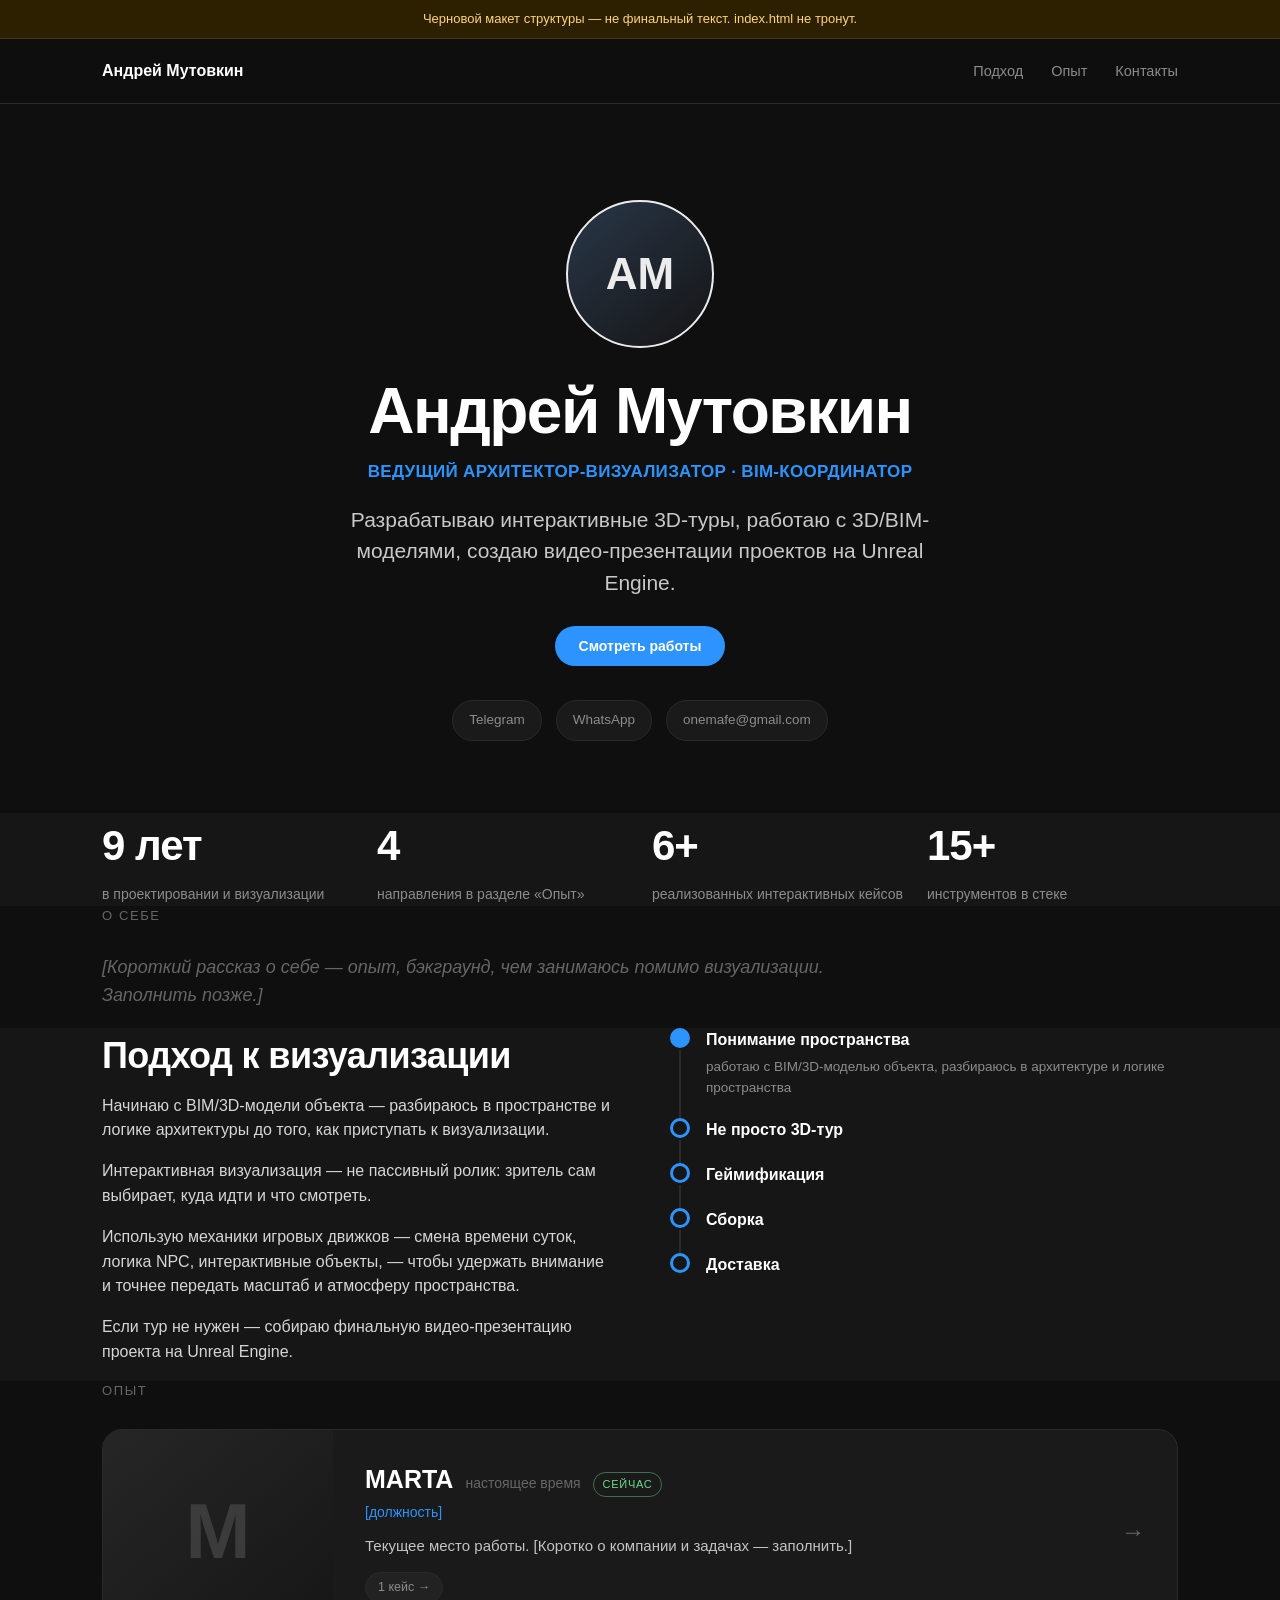
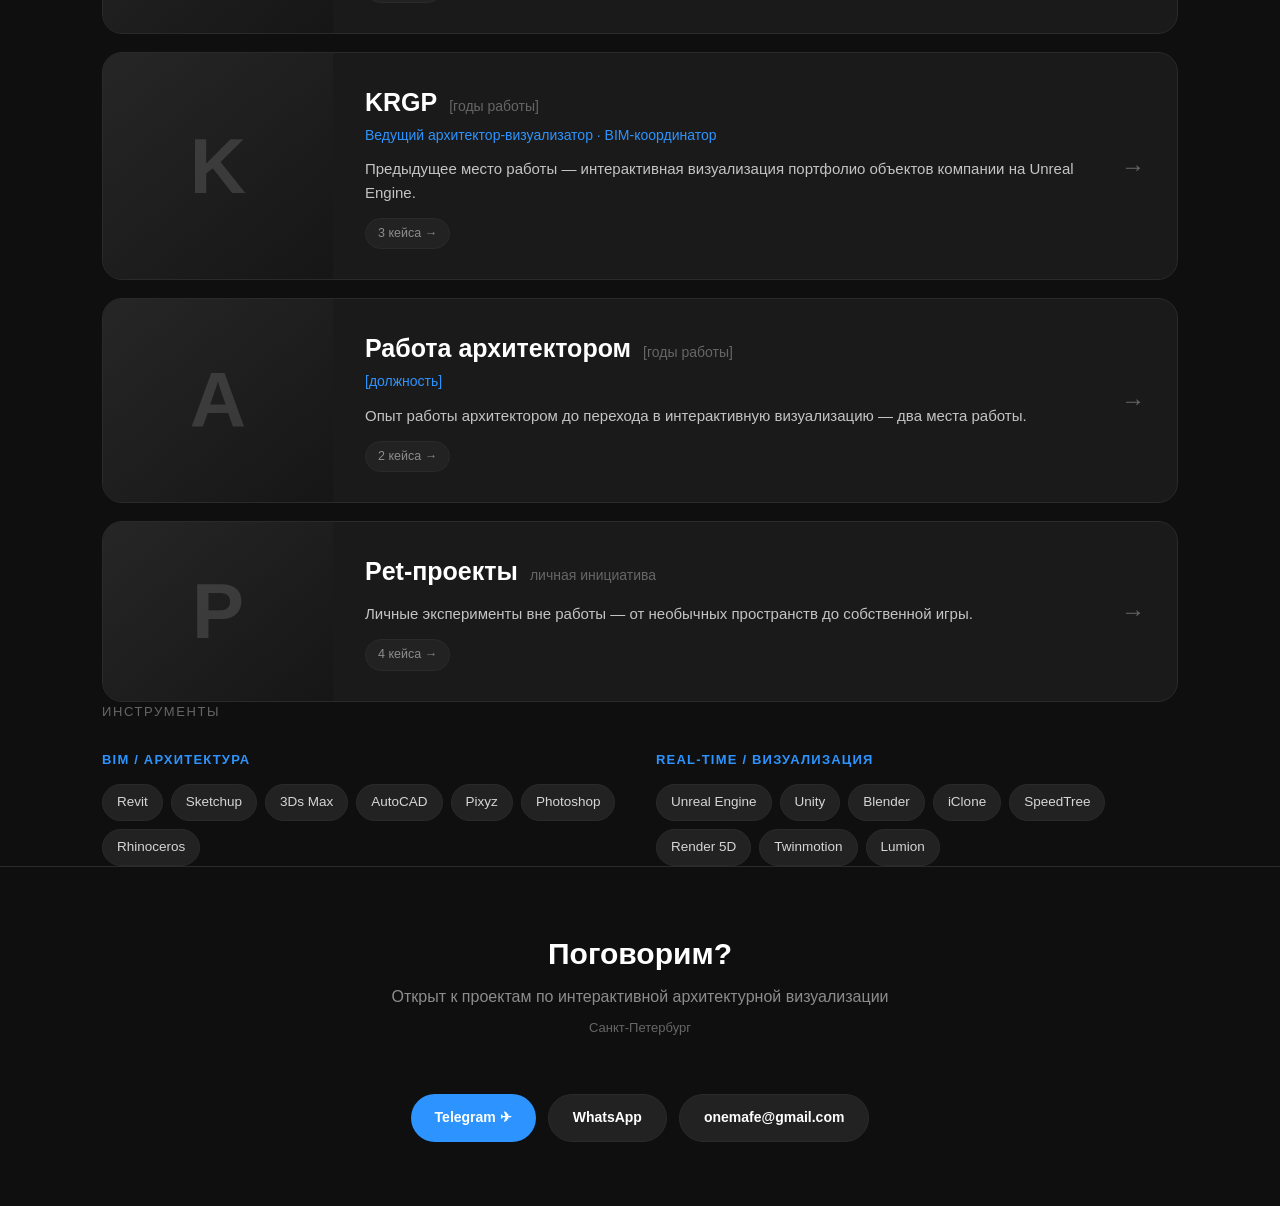
==== mockup.html @ e9df2396 "Add draft mockup of reorganized portfolio structure Restructures "Опыт" into MARTA/KRGP/Работа архит" ====
<!DOCTYPE html>
<!--
  Черновой макет реорганизации портфолио. Не заменяет index.html.
  Дизайн (тёмная тема, переходы, карточки) взят из Example/ как референс.
  Текст местами — заглушки в квадратных скобках [...], их предстоит заполнить.
  Блоки .media-video / .shot-grid — место под реальные материалы:
  видео вставляется так же, как в index.html (iframe kinescope.io/embed/...),
  скриншоты — обычными <img> в сетку вместо пунктирных плейсхолдеров.
-->
<html lang="ru">
<head>
<meta charset="UTF-8">
<meta name="viewport" content="width=device-width, initial-scale=1">
<title>Андрей Мутовкин — макет реорганизации портфолио</title>
<style>
  :root{
    --bg:#0F0F0F;--band:#161616;--surface:#1A1A1A;--surface-2:#222222;
    --border:#2A2A2A;--text:#FFFFFF;--muted:#8C8C8C;--muted-2:#666666;
    --accent:#2D94FF;--radius:20px;
  }
  *{box-sizing:border-box;margin:0;padding:0}
  html{scroll-behavior:smooth}
  body{background:var(--bg);color:var(--text);
    font-family:-apple-system,BlinkMacSystemFont,'Segoe UI','Inter','Helvetica Neue',Arial,sans-serif;
    line-height:1.55;-webkit-font-smoothing:antialiased}
  a{color:inherit;text-decoration:none}
  .container{max-width:1140px;margin:0 auto;padding:0 32px}

  /* заметка макета — виден только в этом черновике */
  .draft-banner{background:#2D2000;color:#FFD37A;font-size:13px;text-align:center;
    padding:9px 16px;border-bottom:1px solid #4a3a12}

  nav{position:sticky;top:0;z-index:50;background:rgba(15,15,15,.85);
    backdrop-filter:blur(12px);border-bottom:1px solid var(--border)}
  .nav-inner{max-width:1140px;margin:0 auto;padding:0 32px;height:64px;
    display:flex;align-items:center;justify-content:space-between}
  .nav-logo{font-weight:700;font-size:16px;cursor:pointer}
  .nav-links{display:flex;gap:28px}
  .nav-links a{color:var(--muted);font-size:14.5px;transition:color .15s;cursor:pointer}
  .nav-links a:hover{color:var(--text)}

  section{padding:96px 0}
  .band{background:var(--band)}
  .section-label{font-size:13px;text-transform:uppercase;letter-spacing:1.6px;
    color:var(--muted-2);margin-bottom:28px}
  h1{font-size:64px;font-weight:700;letter-spacing:-1.5px;line-height:1.05}
  h2{font-size:36px;font-weight:700;letter-spacing:-.6px;margin-bottom:10px}
  .lead{font-size:18px;color:#D6D6D6;max-width:740px}
  .lead p{margin-bottom:18px}
  .placeholder-text{color:var(--muted-2);font-style:italic}

  /* HERO */
  .hero{text-align:center;padding:96px 0 72px}
  .avatar{width:148px;height:148px;border-radius:50%;margin:0 auto 30px;
    background:linear-gradient(140deg,#2b3a4d,#161616);border:2px solid #fff;
    display:flex;align-items:center;justify-content:center;font-size:44px;font-weight:800;color:#fff;opacity:.92}
  .hero .role{color:var(--accent);font-size:17px;font-weight:600;
    margin-top:14px;letter-spacing:.3px}
  .hero .pitch{color:#C8C8C8;font-size:21px;max-width:640px;margin:18px auto 0;line-height:1.5}
  .btn{display:inline-flex;align-items:center;gap:8px;background:var(--accent);
    color:#fff;font-weight:600;font-size:14px;padding:12px 24px;border-radius:999px;
    margin-top:28px;transition:transform .15s,filter .15s;cursor:pointer;border:none}
  .btn:hover{filter:brightness(1.1);transform:translateY(-1px)}
  .hero-contacts{display:flex;gap:14px;justify-content:center;margin-top:34px;flex-wrap:wrap}
  .contact-pill{display:flex;align-items:center;gap:8px;background:var(--surface);
    border:1px solid var(--border);padding:9px 16px;border-radius:999px;font-size:13.5px;
    color:var(--muted);transition:border-color .15s,color .15s}
  .contact-pill:hover{border-color:var(--accent);color:var(--text)}

  /* STATS */
  .stats{display:grid;grid-template-columns:repeat(4,1fr);gap:24px}
  .stat .s-num{font-size:42px;font-weight:700;letter-spacing:-1px;color:#fff}
  .stat .s-cap{color:var(--muted);font-size:14px;margin-top:6px}

  /* PROCESS */
  .process-grid{display:grid;grid-template-columns:1fr 1fr;gap:60px;align-items:start}
  .process-text p{margin-bottom:16px;color:#D6D6D6;font-size:16px}
  .steps{display:flex;flex-direction:column}
  .step{display:flex;gap:16px;padding-bottom:20px;position:relative;cursor:pointer}
  .step:not(:last-child)::before{content:"";position:absolute;left:9px;top:22px;
    bottom:0;width:2px;background:var(--border)}
  .step-dot{width:20px;height:20px;border-radius:50%;flex-shrink:0;
    border:3px solid var(--accent);background:var(--band);z-index:1;transition:background .15s}
  .step.open .step-dot{background:var(--accent)}
  .step-body{flex:1}
  .step-title{font-weight:600;font-size:16px;transition:color .15s}
  .step:hover .step-title{color:var(--accent)}
  .step-desc{color:var(--muted);font-size:13.5px;
    max-height:0;overflow:hidden;opacity:0;
    transition:max-height .3s ease,opacity .2s,margin .2s}
  .step.open .step-desc{max-height:140px;opacity:1;margin-top:4px}

  /* COMPANY CARDS (Опыт) */
  .cards-recent{display:flex;flex-direction:column;gap:18px}
  .company-card{display:flex;background:var(--surface);border:1px solid var(--border);
    border-radius:var(--radius);overflow:hidden;cursor:pointer;
    transition:border-color .18s,transform .18s}
  .company-card:hover{border-color:var(--accent);transform:translateY(-2px)}
  .cc-cover{width:230px;flex-shrink:0;display:flex;align-items:center;
    justify-content:center;background:linear-gradient(140deg,#262626,#161616)}
  .cc-cover .cc-mark{font-size:78px;font-weight:800;color:#fff;opacity:.13}
  .company-card:hover .cc-cover{background:linear-gradient(140deg,#2b3a4d,#161616)}
  .cc-body{flex:1;padding:30px 32px;display:flex;align-items:center;gap:20px;min-width:0}
  .cc-main{flex:1;min-width:0}
  .cc-top{display:flex;align-items:baseline;gap:12px;flex-wrap:wrap}
  .cc-name{font-size:25px;font-weight:700}
  .cc-period{color:var(--muted-2);font-size:14px}
  .cc-role{color:var(--accent);font-size:14px;margin-top:3px;font-weight:500}
  .cc-desc{color:#C4C4C4;font-size:15px;margin-top:11px}
  .card-note{display:inline-block;margin-top:14px;font-size:12.5px;color:var(--muted);
    background:var(--surface-2);border:1px solid var(--border);
    padding:5px 12px;border-radius:999px}
  .cc-arrow{color:var(--muted-2);font-size:24px;flex-shrink:0;
    transition:color .18s,transform .18s}
  .company-card:hover .cc-arrow{color:var(--accent);transform:translateX(3px)}
  .current-badge{font-size:11px;text-transform:uppercase;letter-spacing:.7px;
    color:#6CDC8C;border:1px solid rgba(108,220,140,.45);
    padding:3px 9px;border-radius:999px}

  /* CASE ROWS: заголовки кейсов стоят парами в ряд в общем гриде с окном раскрытия */
  .case-list{display:flex;flex-direction:column;gap:16px}
  .case-row{display:grid;grid-template-columns:repeat(2,1fr);gap:0 16px}
  .case-row.single{grid-template-columns:1fr}
  .case-card{background:var(--surface);border:1px solid var(--border);
    border-radius:var(--radius);overflow:hidden;cursor:pointer;
    transition:border-color .18s,transform .18s,border-radius .2s,background-color .2s}
  .case-card:hover{border-color:var(--accent);transform:translateY(-2px)}
  .cs-thumb{height:128px;display:flex;align-items:center;justify-content:flex-end;
    padding:0 24px;background:linear-gradient(140deg,#242424,#161616)}
  .case-card:hover .cs-thumb{background:linear-gradient(140deg,#2b3a4d,#161616)}
  .cs-thumb .cs-no{font-size:60px;font-weight:800;color:#fff;opacity:.12}
  .cs-body{padding:22px 24px}
  .cs-tag{font-size:12px;text-transform:uppercase;letter-spacing:1px;color:var(--muted-2)}
  .cs-title{font-size:19px;font-weight:600;margin-top:8px}
  .cs-sum{color:var(--muted);font-size:14px;margin-top:10px}
  .cs-arrow{color:var(--accent);font-size:14px;margin-top:16px;font-weight:600}

  /* окно снизу открывается на всю ширину ряда, но визуально "прирастает"
     только к активной карточке — сосед по ряду остаётся самостоятельной карточкой */
  .case-card.active{border-color:var(--accent);border-bottom-color:transparent;
    border-bottom-left-radius:0;border-bottom-right-radius:0;transform:none!important}
  .case-row-detail{grid-column:1 / -1;max-height:0;overflow:hidden;opacity:0;
    background:var(--surface);border:1px solid transparent;border-top:none;
    border-radius:0 0 var(--radius) var(--radius);
    transition:max-height .4s ease,opacity .3s,border-color .3s}
  .case-row-detail.open{max-height:4000px;opacity:1;border-color:var(--accent);padding:28px}

  /* PET-ПРОЕКТЫ — отдельный акцент рамкой, как в примере */
  .pet-card{border-color:rgba(45,148,255,.4)}
  .pet-card .cs-thumb{background:linear-gradient(140deg,#22344a,#161616)}
  .pet-badge{display:inline-block;font-size:11px;text-transform:uppercase;letter-spacing:.7px;
    color:var(--accent);border:1px solid rgba(45,148,255,.45);
    padding:3px 9px;border-radius:999px;margin-top:8px}

  /* SKILLS */
  .skills-grid{display:grid;grid-template-columns:1fr 1fr;gap:32px}
  .skill-group-title{font-size:13px;text-transform:uppercase;letter-spacing:1.2px;
    color:var(--accent);font-weight:600;margin-bottom:14px}
  .tag-row{display:flex;flex-wrap:wrap;gap:8px}
  .tag{background:var(--surface-2);border:1px solid var(--border);padding:7px 14px;
    border-radius:999px;font-size:13.5px;color:#D6D6D6}

  /* PAGE (динамическая подстраница: компания / кейс) */
  .page{display:none}
  .page.active{display:block}
  #home.active{display:block}
  .back-link{display:inline-flex;align-items:center;gap:8px;color:var(--muted);
    font-size:14px;margin-bottom:30px;transition:color .15s;cursor:pointer}
  .back-link:hover{color:var(--accent)}
  .page-cover{height:200px;border-radius:var(--radius);margin-bottom:32px;
    display:flex;align-items:center;justify-content:center;
    background:linear-gradient(140deg,#2b3a4d,#161616)}
  .page-cover .pc-mark{font-size:96px;font-weight:800;color:#fff;opacity:.14}
  .page-head{border-bottom:1px solid var(--border);padding-bottom:36px;margin-bottom:40px}
  .ph-tag{color:var(--muted-2);font-size:13px;text-transform:uppercase;letter-spacing:1px}
  .page-head h1{font-size:42px;margin-top:10px}
  .ph-period{color:var(--muted-2);font-size:14px;margin-top:10px}
  .ph-desc{color:#CFCFCF;font-size:17px;margin-top:18px;max-width:760px}
  .group-label{font-size:13px;text-transform:uppercase;letter-spacing:1.2px;
    color:var(--accent);font-weight:600;margin:28px 0 12px}
  .bullets{margin-top:4px;margin-bottom:20px}
  .bullets li{list-style:none;padding-left:20px;position:relative;
    color:#CACACA;font-size:15px;margin-bottom:10px}
  .bullets li::before{content:"";position:absolute;left:0;top:8px;width:6px;height:6px;
    border-radius:50%;background:var(--accent)}

  /* CASE BLOCKS */
  .case-block{background:var(--surface);border:1px solid var(--border);
    border-radius:var(--radius);padding:28px 30px;margin-bottom:16px}
  .cb-label{font-size:12px;text-transform:uppercase;letter-spacing:1.5px;
    color:var(--accent);font-weight:600;margin-bottom:12px}
  .cb-text{color:#D2D2D2;font-size:15.5px}
  .cb-text.is-placeholder{color:var(--muted-2);font-style:italic}

  /* МЕДИА: сюда встают реальные видео (kinescope iframe) и скриншоты */
  .media-video{aspect-ratio:16/9;border:1.5px dashed var(--border);border-radius:var(--radius);
    display:flex;align-items:center;justify-content:center;text-align:center;
    color:var(--muted-2);font-size:14px;padding:24px;margin-top:8px}
  .shot-grid{display:grid;grid-template-columns:repeat(3,1fr);gap:12px;margin-top:16px}
  .shot-item{aspect-ratio:4/3;border:1.5px dashed var(--border);border-radius:14px;
    display:flex;align-items:center;justify-content:center;color:var(--muted-2);font-size:13px}

  footer{border-top:1px solid var(--border);padding:64px 0;text-align:center}
  .f-title{font-size:30px;font-weight:700;margin-bottom:8px}
  .f-sub{color:var(--muted);margin-bottom:8px}
  .f-location{color:var(--muted-2);font-size:13px;margin-bottom:28px}
  .f-contacts{display:flex;gap:12px;justify-content:center;flex-wrap:wrap;margin-top:8px}

  @media(max-width:860px){
    .container{padding:0 20px}
    .nav-inner{padding:0 20px}
    h1{font-size:38px}
    h2{font-size:26px}
    .hero .pitch{font-size:17px}
    .stats{grid-template-columns:repeat(2,1fr);gap:24px}
    .process-grid{grid-template-columns:1fr;gap:32px}
    .case-row{grid-template-columns:1fr}
    .skills-grid{grid-template-columns:1fr;gap:24px}
    .company-card{flex-direction:column}
    .cc-cover{width:100%;height:110px}
    .shot-grid{grid-template-columns:repeat(2,1fr)}
    .nav-links{gap:14px}
    .nav-links a{font-size:13px}
  }
</style>
</head>
<body>

<div class="draft-banner">Черновой макет структуры — не финальный текст. index.html не тронут.</div>

<nav>
  <div class="nav-inner">
    <div class="nav-logo" onclick="go('home')">Андрей Мутовкин</div>
    <div class="nav-links">
      <a onclick="navTo('process')">Подход</a>
      <a onclick="navTo('experience')">Опыт</a>
      <a onclick="navTo('contacts')">Контакты</a>
    </div>
  </div>
</nav>

<!-- ================= HOME ================= -->
<div id="home" class="page active">

  <!-- 1 · HERO -->
  <div class="hero container">
    <div class="avatar">АМ</div>
    <h1>Андрей Мутовкин</h1>
    <div class="role">ВЕДУЩИЙ АРХИТЕКТОР-ВИЗУАЛИЗАТОР · BIM-КООРДИНАТОР</div>
    <div class="pitch">Разрабатываю интерактивные 3D-туры, работаю с 3D/BIM-моделями, создаю видео-презентации проектов на Unreal Engine.</div>
    <button class="btn" onclick="navTo('experience')">Смотреть работы</button>
    <div class="hero-contacts">
      <a class="contact-pill" href="http://t.me/onemafe" target="_blank">Telegram</a>
      <a class="contact-pill" href="https://wa.me/79516473213" target="_blank">WhatsApp</a>
      <a class="contact-pill" href="mailto:onemafe@gmail.com">onemafe@gmail.com</a>
    </div>
  </div>

  <!-- 2 · STATS -->
  <div class="band">
    <section class="container">
      <div class="stats" id="stats"></div>
    </section>
  </div>

  <!-- 3 · О СЕБЕ (заглушка) -->
  <section class="container" id="about">
    <div class="section-label">О себе</div>
    <div class="lead">
      <p class="placeholder-text">[Короткий рассказ о себе — опыт, бэкграунд, чем занимаюсь помимо визуализации. Заполнить позже.]</p>
    </div>
  </section>

  <!-- 4 · ПОДХОД К ВИЗУАЛИЗАЦИИ -->
  <div class="band">
    <section class="container" id="process">
      <div class="process-grid">
        <div class="process-text">
          <h2>Подход к визуализации</h2>
          <p>Начинаю с BIM/3D-модели объекта — разбираюсь в пространстве и логике архитектуры до того, как приступать к визуализации.</p>
          <p>Интерактивная визуализация — не пассивный ролик: зритель сам выбирает, куда идти и что смотреть.</p>
          <p>Использую механики игровых движков — смена времени суток, логика NPC, интерактивные объекты, — чтобы удержать внимание и точнее передать масштаб и атмосферу пространства.</p>
          <p>Если тур не нужен — собираю финальную видео-презентацию проекта на Unreal Engine.</p>
        </div>
        <div class="steps" id="steps"></div>
      </div>
    </section>
  </div>

  <!-- 5 · ОПЫТ -->
  <section class="container" id="experience">
    <div class="section-label">Опыт</div>
    <div class="cards-recent" id="experience-cards"></div>
  </section>

  <!-- 6 · ИНСТРУМЕНТЫ -->
  <section class="container">
    <div class="section-label">Инструменты</div>
    <div class="skills-grid">
      <div>
        <div class="skill-group-title">BIM / архитектура</div>
        <div class="tag-row" id="skills-bim"></div>
      </div>
      <div>
        <div class="skill-group-title">Real-time / визуализация</div>
        <div class="tag-row" id="skills-rt"></div>
      </div>
    </div>
  </section>

  <footer id="contacts">
    <div class="f-title">Поговорим?</div>
    <div class="f-sub">Открыт к проектам по интерактивной архитектурной визуализации</div>
    <div class="f-location">Санкт-Петербург</div>
    <div class="f-contacts">
      <a class="btn" href="http://t.me/onemafe" target="_blank">Telegram ✈</a>
      <a class="btn" style="background:var(--surface-2);border:1px solid var(--border)" href="https://wa.me/79516473213" target="_blank">WhatsApp</a>
      <a class="btn" style="background:var(--surface-2);border:1px solid var(--border)" href="mailto:onemafe@gmail.com">onemafe@gmail.com</a>
    </div>
  </footer>

</div>

<!-- ================= DYNAMIC PAGE ================= -->
<div id="dynamic" class="page">
  <div class="container" style="padding-top:48px;padding-bottom:88px">
    <div id="dynamic-content"></div>
  </div>
</div>

<script>
const DATA = {
  stats:[
    ["9 лет","в проектировании и визуализации"],
    ["4","направления в разделе «Опыт»"],
    ["6+","реализованных интерактивных кейсов"],
    ["15+","инструментов в стеке"]
  ],
  process:[
    ["Понимание пространства","работаю с BIM/3D-моделью объекта, разбираюсь в архитектуре и логике пространства"],
    ["Не просто 3D-тур","зритель сам управляет — выбирает маршрут и точку внимания, а не смотрит готовый ролик"],
    ["Геймификация","смена времени суток, логика NPC, интерактивные объекты — удерживают внимание и передают масштаб"],
    ["Сборка","свет, анимации, VFX, аудиодизайн, монтаж в Unreal Engine"],
    ["Доставка","PixelStreaming или веб-плеер — тур открывается в браузере без установки клиента"]
  ],
  skillsBim:["Revit","Sketchup","3Ds Max","AutoCAD","Pixyz","Photoshop","Rhinoceros"],
  skillsRT:["Unreal Engine","Unity","Blender","iClone","SpeedTree","Render 5D","Twinmotion","Lumion"],

  experience:[
    {id:"marta",mark:"M",name:"MARTA",period:"настоящее время",role:"[должность]",
     desc:"Текущее место работы. [Коротко о компании и задачах — заполнить.]",note:"1 кейс →",current:true},
    {id:"krgp",mark:"K",name:"KRGP",period:"[годы работы]",role:"Ведущий архитектор-визуализатор · BIM-координатор",
     desc:"Предыдущее место работы — интерактивная визуализация портфолио объектов компании на Unreal Engine.",note:"3 кейса →"},
    {id:"architect",mark:"A",name:"Работа архитектором",period:"[годы работы]",role:"[должность]",
     desc:"Опыт работы архитектором до перехода в интерактивную визуализацию — два места работы.",note:"2 кейса →"},
    {id:"pet",mark:"P",name:"Pet-проекты",period:"личная инициатива",role:"",
     desc:"Личные эксперименты вне работы — от необычных пространств до собственной игры.",note:"4 кейса →"}
  ],
  companies:{
    marta:{
      mark:"M",name:"MARTA",period:"[месяц/год] — настоящее время",
      desc:"[Заполнить: чем занимается MARTA, какая роль и зона ответственности.]",
      casesLabel:"Кейсы",cases:["marta-case1"]
    },
    krgp:{
      mark:"K",name:"KRGP",period:"[месяц/год] — [месяц/год]",
      desc:"Архитектурная визуализация для KRGP — интерактивные туры по портфолио проектов компании на Unreal Engine, работа с BIM-моделями объектов.",
      casesLabel:"Кейсы",cases:["krgp-portfolio","android","arch-video"]
    },
    architect:{
      mark:"A",name:"Работа архитектором",period:"[месяц/год] — [месяц/год]",
      desc:"До перехода в интерактивную визуализацию работал архитектором — два места работы.",
      casesLabel:"Места работы",cases:["inspat","control-systems"]
    },
    pet:{
      mark:"P",name:"Pet-проекты",period:"личная инициатива",
      desc:"Нерабочие проекты и эксперименты: необычные интерактивные пространства, инструменты и собственная игра.",
      casesLabel:"Кейсы",cases:["gallery","baku","imperial-disorder","revit"]
    }
  },
  cases:{
    "marta-case1":{company:"marta",tag:"MARTA · Кейс",
      title:"[Название кейса — заполнить]",
      blocks:[
        ["Контекст","[Заполнить]"],
        ["Задача","[Заполнить]"],
        ["Действия","[Заполнить]"],
        ["Результат","[Заполнить]"]
      ],media:true,placeholder:true},
    "krgp-portfolio":{company:"krgp",tag:"KRGP · Интерактивная визуализация",
      title:"Интерактивное портфолио проектов KRGP",
      summary:"Интерактивный 3D-тур по портфолио объектов компании на Unreal Engine с доставкой через PixelStreaming.",
      blocks:[
        ["Задача","Показать портфолио реализованных объектов компании в формате, который вовлекает сильнее, чем рендеры и видео-ролики."],
        ["Что сделал","Собрал интерактивный тур по нескольким объектам на едином UI-шаблоне в фирменном стиле KRGP: смена времени суток, базовая логика NPC, навигация между объектами."],
        ["Доставка","Настроил PixelStreaming — тур открывается в браузере по ссылке, без установки клиента."]
      ],media:{video:"https://kinescope.io/embed/tVskRenyKGD2MbrsZmPobn",
        shots:["images/tild6334-3766-4663-a562-353734623435/image_2025-06-21_21-.png",null,null]}},
    android:{company:"krgp",tag:"KRGP · Кейс",
      title:"Интерактивный макет на Android",
      summary:"[Коротко — для кого и зачем]",
      blocks:[
        ["О проекте","[Заполнить]"],
        ["Что сделал","[Заполнить]"]
      ],media:{video:"https://kinescope.io/embed/7kEqUsSvd8SwSaE2fa96fg",shots:[null,null,null]},placeholder:true},
    "arch-video":{company:"krgp",tag:"KRGP · Архитектурные видео",
      title:"Архитектурные видео",
      summary:"Видео-презентации проектов компании на Unreal Engine.",
      groups:[
        {label:"Здание тира",video:"https://kinescope.io/embed/tn3Netg9oYzz5HnNsQRSvx",items:[
          "[Заполнить — что за объект, для кого]",
          "Свет, анимации и VFX, смена времени суток и погоды, аудиодизайн, финальный монтаж в Unreal Engine"
        ]},
        {label:"Центр велоспорта",video:"https://kinescope.io/embed/g2eNADecxnosug9JMP7oG2",items:[
          "[Заполнить — что за объект, для кого]",
          "Тот же пайплайн: свет, анимации и VFX, смена времени суток и погоды, аудиодизайн, монтаж"
        ]}
      ]},
    inspat:{company:"architect",tag:"Работа архитектором · Инспат",
      title:"Инспат",
      summary:"[Годы, роль — заполнить]",
      blocks:[
        ["О компании","[Заполнить]"],
        ["Роль","[Заполнить]"],
        ["Чем занимался","[Заполнить]"]
      ],media:false,placeholder:true},
    "control-systems":{company:"architect",tag:"Работа архитектором · Системы управления",
      title:"Системы управления",
      summary:"[Годы, роль — заполнить]",
      blocks:[
        ["О компании","[Заполнить]"],
        ["Роль","[Заполнить]"],
        ["Чем занимался","[Заполнить]"]
      ],media:false,placeholder:true},
    gallery:{company:"pet",tag:"Pet-проекты · Кейс",
      title:"Интерактивная галерея с неевклидовым пространством",
      summary:"[Коротко — идея проекта]",
      blocks:[
        ["Идея","[Заполнить]"],
        ["Что сделал","[Заполнить]"]
      ],media:{video:"https://kinescope.io/embed/ub1XmYHRPUV4KVqY4Avw9C?behaviour%5BautoPlay%5D=true&behaviour%5Bloop%5D=true&behaviour%5Bmuted%5D=true&behaviour%5BplaysInline%5D=true&ui%5Bcontrols%5D=false&ui%5BmainPlayButton%5D=false",shots:[null,null,null]},placeholder:true},
    baku:{company:"pet",tag:"Pet-проекты · Кейс",
      title:"Интерактивный двор Бака с заметками о его истории",
      summary:"[Коротко — идея проекта]",
      blocks:[
        ["Идея","[Заполнить]"],
        ["Что сделал","[Заполнить]"]
      ],media:{video:"https://kinescope.io/embed/e5H3hHp4a78HeDSqcj28yt?behaviour%5BautoPlay%5D=true&behaviour%5Bloop%5D=true&behaviour%5Bmuted%5D=true&behaviour%5BplaysInline%5D=true&ui%5Bcontrols%5D=false&ui%5BmainPlayButton%5D=false",shots:[null,null,null]},placeholder:true},
    "imperial-disorder":{company:"pet",tag:"Pet-проекты · Игра",
      title:"Компьютерная игра «Imperial Disorder»",
      summary:"[Коротко — жанр, платформа, что за игра]",
      blocks:[
        ["О проекте","[Заполнить]"],
        ["Что сделал","[Заполнить]"]
      ],media:{video:"https://kinescope.io/embed/veig4eczoNayRshWKXRRD7?behaviour%5BautoPlay%5D=true&behaviour%5Bloop%5D=true&behaviour%5Bmuted%5D=true&behaviour%5BplaysInline%5D=true&ui%5Bcontrols%5D=false&ui%5BmainPlayButton%5D=false",shots:[null,null,null]},placeholder:true},
    revit:{company:"pet",tag:"Pet-проекты · Кейс",
      title:"Веб-проигрыватель файлов Revit",
      summary:"[Коротко — для кого и зачем]",
      blocks:[
        ["О проекте","[Заполнить]"],
        ["Что сделал","[Заполнить]"]
      ],media:{video:"https://kinescope.io/embed/qP55cCHFF2x8PZm3oXmLYY",shots:[null,null,null]},placeholder:true}
  }
};

function renderHome(){
  document.getElementById('stats').innerHTML = DATA.stats.map(s=>`
    <div class="stat"><div class="s-num">${s[0]}</div><div class="s-cap">${s[1]}</div></div>`).join('');

  document.getElementById('skills-bim').innerHTML = DATA.skillsBim.map(t=>`<span class="tag">${t}</span>`).join('');
  document.getElementById('skills-rt').innerHTML = DATA.skillsRT.map(t=>`<span class="tag">${t}</span>`).join('');

  document.getElementById('experience-cards').innerHTML = DATA.experience.map(c=>`
    <div class="company-card" onclick="go('company:${c.id}')">
      <div class="cc-cover"><span class="cc-mark">${c.mark}</span></div>
      <div class="cc-body">
        <div class="cc-main">
          <div class="cc-top"><span class="cc-name">${c.name}</span><span class="cc-period">${c.period}</span>${c.current?'<span class="current-badge">Сейчас</span>':''}</div>
          <div class="cc-role">${c.role}</div>
          <div class="cc-desc">${c.desc}</div>
          <span class="card-note">${c.note}</span>
        </div>
        <div class="cc-arrow">→</div>
      </div>
    </div>`).join('');

  document.getElementById('steps').innerHTML = DATA.process.map((s,i)=>`
    <div class="step${i===0?' open':''}" onclick="toggleStep(this)">
      <div class="step-dot"></div>
      <div class="step-body"><div class="step-title">${s[0]}</div><div class="step-desc">${s[1]}</div></div>
    </div>`).join('');
}

function renderCompany(id){
  const c = DATA.companies[id];
  const isPet = id==='pet';
  let html = `<div class="back-link" onclick="go('home')">← На главную</div>
    <div class="page-cover"><span class="pc-mark">${c.mark}</span></div>
    <div class="page-head">
      <h1>${c.name}</h1>
      <div class="ph-period">${c.period}</div>
      <div class="ph-desc">${c.desc}</div>
    </div>`;
  if(c.cases){
    const rows = [];
    for(let i=0;i<c.cases.length;i+=2){ rows.push(c.cases.slice(i,i+2)); }
    html += `<h2 style="margin-top:8px;margin-bottom:20px">${c.casesLabel}</h2>
      <div class="case-list">${rows.map((row,ri)=>{
        const heads = row.map((cid,ci)=>{
          const cs = DATA.cases[cid];
          const num = ri*2+ci+1;
          return `<div class="case-card${isPet?' pet-card':''}" onclick="toggleCase(this,'${cid}')">
            <div class="cs-thumb"><span class="cs-no">0${num}</span></div>
            <div class="cs-body">
              <div class="cs-tag">${cs.tag}</div>
              <div class="cs-title">${cs.title}</div>
              <div class="cs-sum">${cs.summary||''}</div>
              <div class="cs-arrow">Открыть →</div>
            </div></div>`;
        }).join('');
        return `<div class="case-row${row.length===1?' single':''}">${heads}<div class="case-row-detail"></div></div>`;
      }).join('')}</div>`;
  }
  return html;
}

function renderCaseBody(id){
  const cs = DATA.cases[id];
  let html = '';
  if(cs.blocks){
    cs.blocks.forEach(b=>{
      const isPh = cs.placeholder;
      html += `<div class="case-block"><div class="cb-label">${b[0]}</div><div class="cb-text${isPh?' is-placeholder':''}">${b[1]}</div></div>`;
    });
  }
  if(cs.groups){
    cs.groups.forEach(g=>{
      html += `<div class="group-label">${g.label}</div>
        <ul class="bullets">${g.items.map(i=>`<li>${i}</li>`).join('')}</ul>`;
      if(g.video) html += renderVideoEmbed(g.video);
    });
  }
  if(cs.media){
    html += `<div class="group-label">Медиа</div>` + renderMedia(cs.media);
  }
  return html;
}

function toggleCase(headerEl,id){
  const list = headerEl.closest('.case-list');
  const row = headerEl.closest('.case-row');
  const detail = row.querySelector('.case-row-detail');
  const wasOpenSame = detail.classList.contains('open') && detail.dataset.openId===id;

  list.querySelectorAll('.case-row-detail.open').forEach(d=>{
    d.classList.remove('open');
    d.dataset.openId = '';
  });
  list.querySelectorAll('.case-card.active').forEach(c=>{
    c.classList.remove('active');
    c.querySelector('.cs-arrow').textContent = 'Открыть →';
  });

  if(!wasOpenSame){
    detail.innerHTML = renderCaseBody(id);
    detail.classList.add('open');
    detail.dataset.openId = id;
    headerEl.classList.add('active');
    headerEl.querySelector('.cs-arrow').textContent = 'Свернуть ↑';
  }
}

function renderVideoEmbed(src){
  return `<div class="media-video" style="border-style:solid;padding:0;overflow:hidden">
    <iframe src="${src}" style="width:100%;height:100%;border:0;" allow="autoplay; fullscreen; picture-in-picture" allowfullscreen></iframe>
  </div>`;
}

function renderMedia(media){
  if(media===true){
    return `<div class="media-video">Видео проекта — сюда встаёт &lt;iframe src="https://kinescope.io/embed/..."&gt; как в index.html</div>
      <div class="shot-grid">
        <div class="shot-item">Скрин 1</div>
        <div class="shot-item">Скрин 2</div>
        <div class="shot-item">Скрин 3</div>
      </div>`;
  }
  let html = '';
  if(media.video) html += renderVideoEmbed(media.video);
  if(media.shots){
    html += `<div class="shot-grid">${media.shots.map((s,i)=>
      s ? `<div class="shot-item" style="border-style:solid;padding:0;overflow:hidden"><img src="${s}" style="width:100%;height:100%;object-fit:cover;border-radius:14px"></div>`
        : `<div class="shot-item">Скрин ${i+1}</div>`
    ).join('')}</div>`;
  }
  return html;
}

function toggleStep(el){
  const wasOpen=el.classList.contains('open');
  document.querySelectorAll('.step').forEach(s=>s.classList.remove('open'));
  if(!wasOpen) el.classList.add('open');
}
function go(route){location.hash=route}
function navTo(id){
  if((location.hash||'#home').slice(1)!=='home'){location.hash='home';}
  setTimeout(()=>{const el=document.getElementById(id);if(el)el.scrollIntoView({behavior:'smooth'});},80);
}
function router(){
  const hash=(location.hash||'#home').slice(1);
  const home=document.getElementById('home');
  const dyn=document.getElementById('dynamic');
  const dc=document.getElementById('dynamic-content');
  if(hash.startsWith('company:')){
    dc.innerHTML=renderCompany(hash.split(':')[1]);
    home.classList.remove('active');dyn.classList.add('active');window.scrollTo(0,0);
  }else{
    dyn.classList.remove('active');home.classList.add('active');
  }
}
window.addEventListener('hashchange',router);
renderHome();
router();
</script>
</body>
</html>
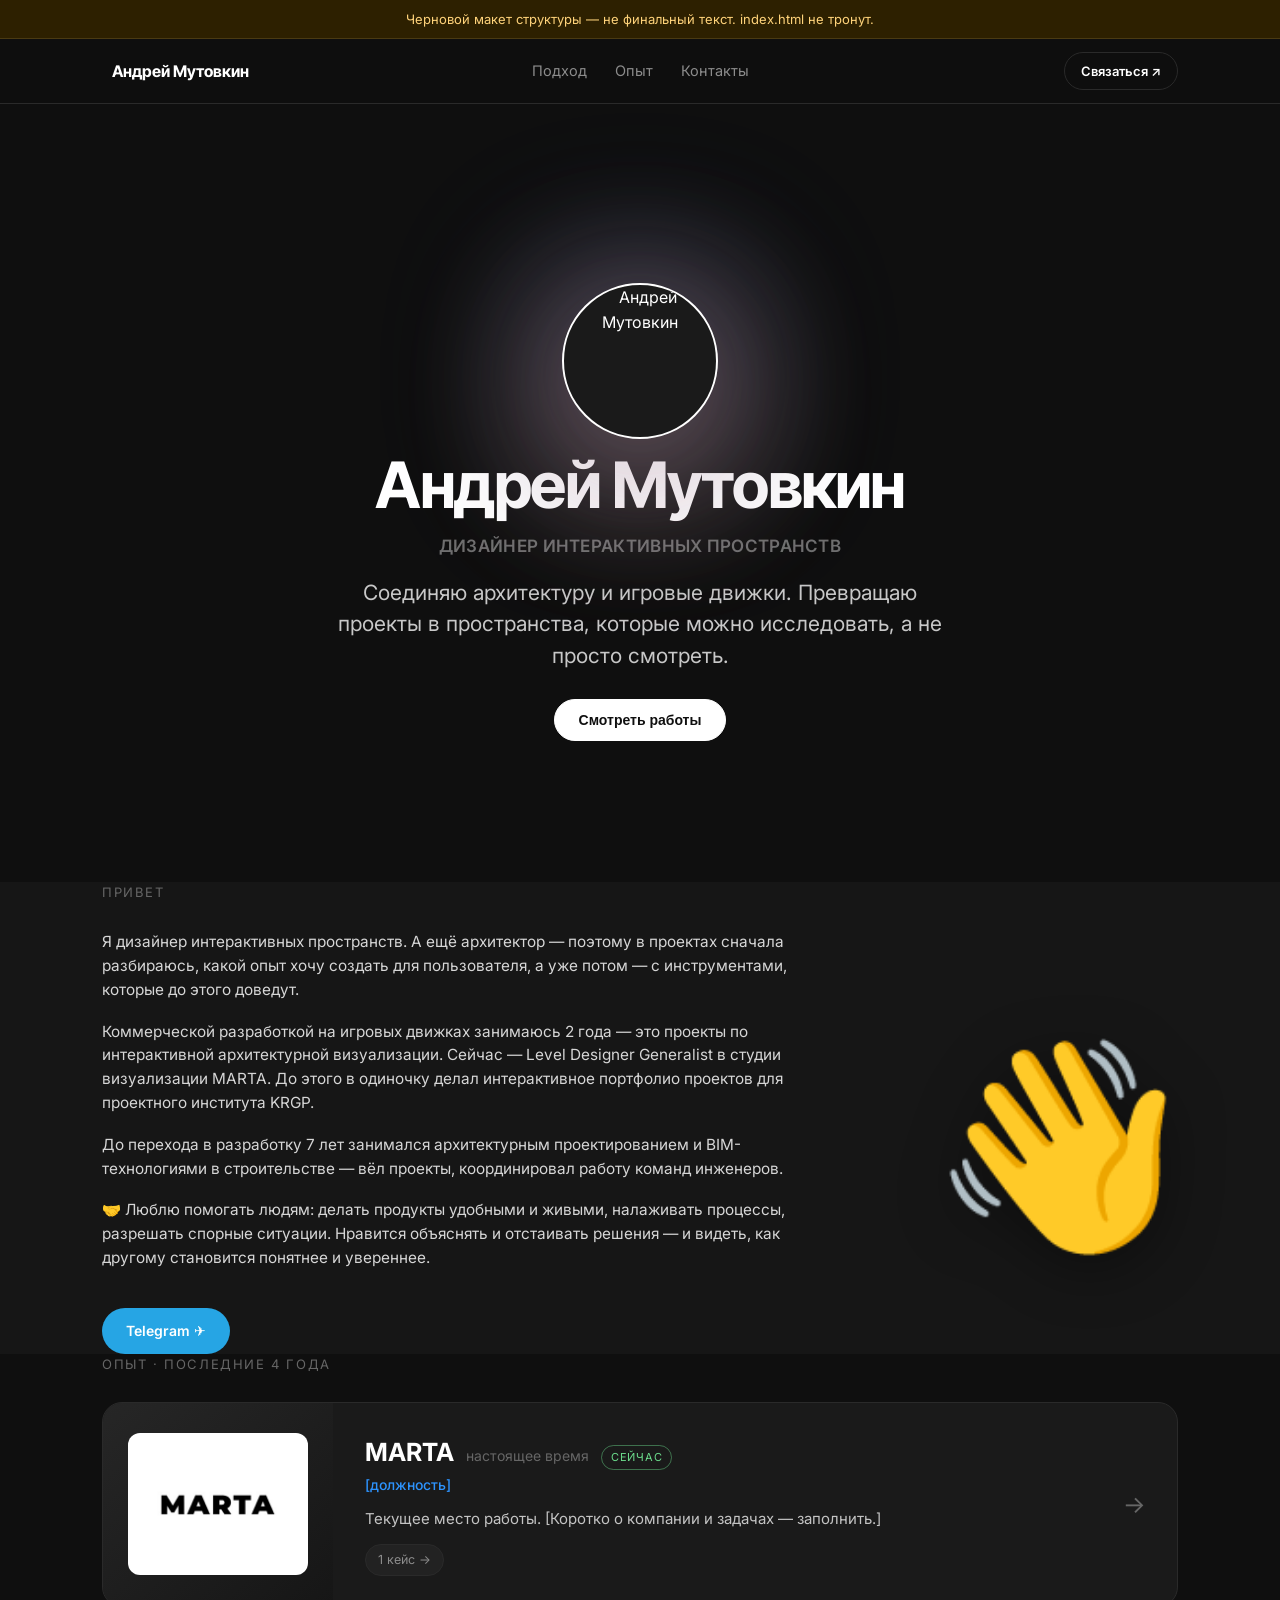
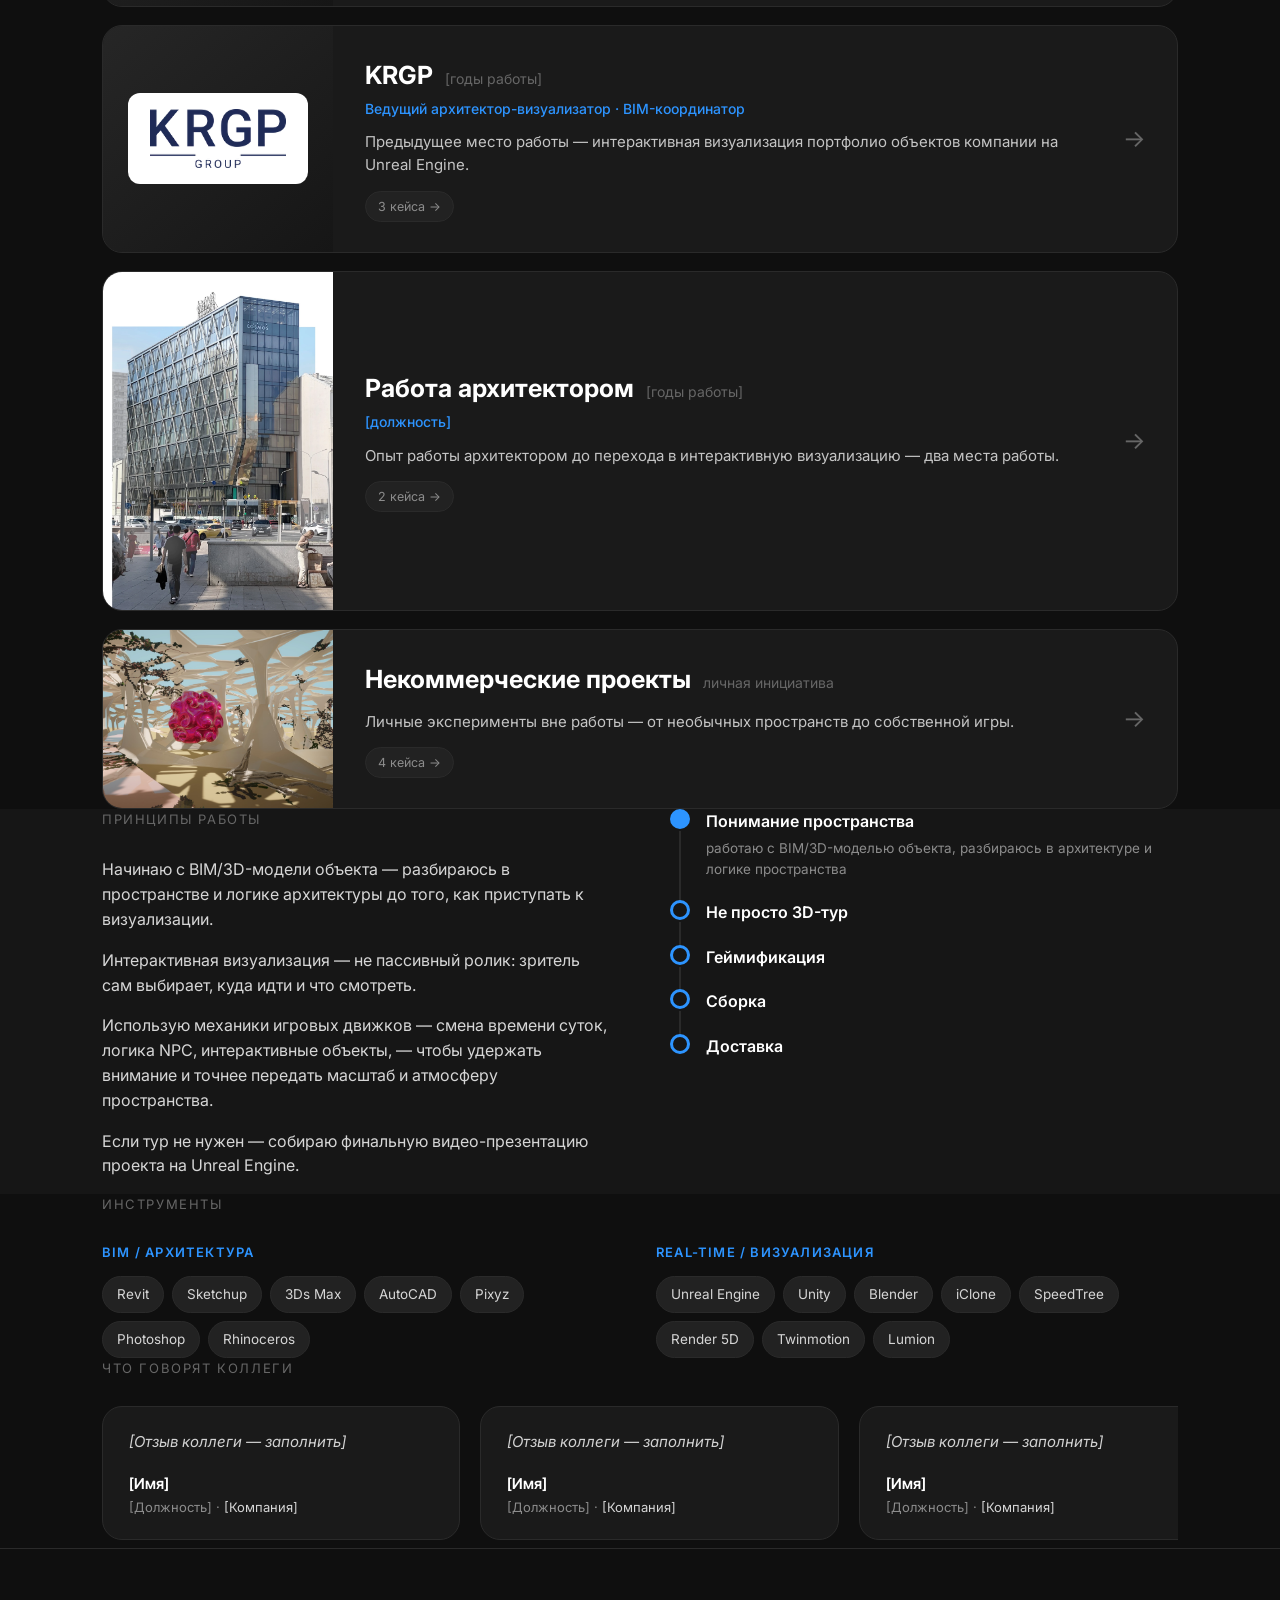
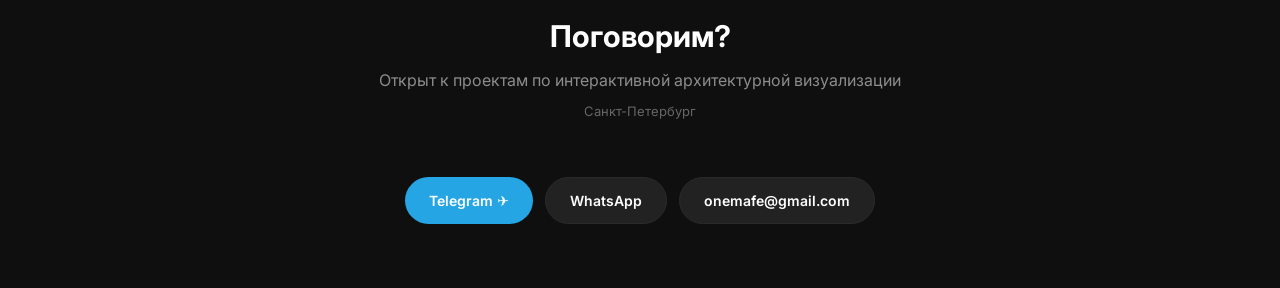
==== commit 78a3c10e: "Rework mockup hero/about/experience sections to match reference design Add animated avatar glow, scr" ====
--- a/mockup.html
+++ b/mockup.html
@@ -12,17 +12,22 @@
 <meta charset="UTF-8">
 <meta name="viewport" content="width=device-width, initial-scale=1">
 <title>Андрей Мутовкин — макет реорганизации портфолио</title>
+<link rel="preconnect" href="https://fonts.googleapis.com">
+<link rel="preconnect" href="https://fonts.gstatic.com" crossorigin>
+<link href="https://fonts.googleapis.com/css2?family=Inter+Tight:wght@400;500;600;700;800&family=Inter:wght@400;500;600;700&display=swap" rel="stylesheet">
 <style>
   :root{
     --bg:#0F0F0F;--band:#161616;--surface:#1A1A1A;--surface-2:#222222;
     --border:#2A2A2A;--text:#FFFFFF;--muted:#8C8C8C;--muted-2:#666666;
     --accent:#2D94FF;--radius:20px;
+    --font-display:"Inter Tight","SF Pro Display",-apple-system,BlinkMacSystemFont,system-ui,sans-serif;
+    --font-text:"Inter","SF Pro Text",-apple-system,BlinkMacSystemFont,system-ui,sans-serif;
   }
   *{box-sizing:border-box;margin:0;padding:0}
   html{scroll-behavior:smooth}
   body{background:var(--bg);color:var(--text);
-    font-family:-apple-system,BlinkMacSystemFont,'Segoe UI','Inter','Helvetica Neue',Arial,sans-serif;
-    line-height:1.55;-webkit-font-smoothing:antialiased}
+    font-family:var(--font-text);
+    line-height:1.55;-webkit-font-smoothing:antialiased;overflow-x:hidden}
   a{color:inherit;text-decoration:none}
   .container{max-width:1140px;margin:0 auto;padding:0 32px}
 
@@ -32,45 +37,121 @@
 
   nav{position:sticky;top:0;z-index:50;background:rgba(15,15,15,.85);
     backdrop-filter:blur(12px);border-bottom:1px solid var(--border)}
-  .nav-inner{max-width:1140px;margin:0 auto;padding:0 32px;height:64px;
+  .nav-inner{position:relative;max-width:1140px;margin:0 auto;padding:0 32px;height:64px;
     display:flex;align-items:center;justify-content:space-between}
-  .nav-logo{font-weight:700;font-size:16px;cursor:pointer}
-  .nav-links{display:flex;gap:28px}
+  .nav-logo{display:flex;align-items:center;gap:10px;font-weight:700;font-size:16px;
+    font-family:var(--font-display);cursor:pointer}
+  .nav-avatar{width:0;height:32px;overflow:hidden;border-radius:50%;opacity:0;
+    transform:scale(.6);flex-shrink:0;
+    transition:width 320ms cubic-bezier(.2,.7,.3,1),opacity 280ms cubic-bezier(.2,.7,.3,1),
+      transform 320ms cubic-bezier(.2,.7,.3,1)}
+  .nav-avatar img{width:100%;height:100%;object-fit:cover;border-radius:50%}
+  .nav-logo.scrolled .nav-avatar{width:32px;opacity:1;transform:scale(1)}
+  .nav-links{position:absolute;left:50%;top:50%;transform:translate(-50%,-50%);
+    display:flex;gap:28px}
   .nav-links a{color:var(--muted);font-size:14.5px;transition:color .15s;cursor:pointer}
   .nav-links a:hover{color:var(--text)}
 
-  section{padding:96px 0}
+  section{padding:clamp(36px,4.5vw,64px) 0}
   .band{background:var(--band)}
   .section-label{font-size:13px;text-transform:uppercase;letter-spacing:1.6px;
     color:var(--muted-2);margin-bottom:28px}
-  h1{font-size:64px;font-weight:700;letter-spacing:-1.5px;line-height:1.05}
-  h2{font-size:36px;font-weight:700;letter-spacing:-.6px;margin-bottom:10px}
+  h1{font-family:var(--font-display);font-size:64px;font-weight:700;letter-spacing:-1.5px;line-height:1.05}
+  h2{font-family:var(--font-display);font-size:36px;font-weight:700;letter-spacing:-.6px;margin-bottom:10px}
   .lead{font-size:18px;color:#D6D6D6;max-width:740px}
   .lead p{margin-bottom:18px}
   .placeholder-text{color:var(--muted-2);font-style:italic}
 
   /* HERO */
-  .hero{text-align:center;padding:96px 0 72px}
-  .avatar{width:148px;height:148px;border-radius:50%;margin:0 auto 30px;
-    background:linear-gradient(140deg,#2b3a4d,#161616);border:2px solid #fff;
-    display:flex;align-items:center;justify-content:center;font-size:44px;font-weight:800;color:#fff;opacity:.92}
-  .hero .role{color:var(--accent);font-size:17px;font-weight:600;
+  .hero{text-align:center;padding:clamp(120px,14vw,200px) 0 clamp(96px,11vw,160px)}
+  .avatar{width:156px;height:156px;border-radius:50%;margin:0;
+    background:var(--surface);border:2px solid var(--text);
+    overflow:hidden;position:relative;z-index:2}
+  .avatar img{width:100%;height:100%;object-fit:cover;object-position:center 10%}
+
+  /* мягкие анимированные пятна за аватаром — точная копия референса */
+  .avatar-wrap{position:relative;display:flex;align-items:center;justify-content:center;
+    width:100%;height:156px;margin:0 auto 12px;isolation:isolate}
+  .blob{position:absolute;border-radius:50%;filter:blur(85px);opacity:.5;
+    pointer-events:none;z-index:1;will-change:transform}
+  .blob-1{width:180px;height:180px;background:#2D94FF;top:0;left:50%;margin-left:-90px;
+    animation:blobA 9s ease-in-out infinite}
+  .blob-2{width:150px;height:150px;background:#FFC93C;top:35px;left:50%;margin-left:-75px;
+    opacity:.4;animation:blobB 11s ease-in-out infinite}
+  .blob-3{width:168px;height:168px;background:#FF6BA0;top:16px;left:50%;margin-left:-84px;
+    opacity:.4;animation:blobC 7s ease-in-out infinite}
+  @keyframes blobA{0%,100%{transform:translate(-60px,-10px) scale(1)}50%{transform:translate(60px,20px) scale(1.1)}}
+  @keyframes blobB{0%,100%{transform:translate(50px,-20px) scale(1)}50%{transform:translate(-50px,30px) scale(.95)}}
+  @keyframes blobC{0%,100%{transform:translate(0,40px) scale(1.05)}50%{transform:translate(0,-40px) scale(.9)}}
+  @media(prefers-reduced-motion:reduce){.blob{animation:none!important}}
+
+  .hero .role{color:rgba(255,255,255,.4);font-size:17px;font-weight:600;
     margin-top:14px;letter-spacing:.3px}
   .hero .pitch{color:#C8C8C8;font-size:21px;max-width:640px;margin:18px auto 0;line-height:1.5}
   .btn{display:inline-flex;align-items:center;gap:8px;background:var(--accent);
     color:#fff;font-weight:600;font-size:14px;padding:12px 24px;border-radius:999px;
     margin-top:28px;transition:transform .15s,filter .15s;cursor:pointer;border:none}
   .btn:hover{filter:brightness(1.1);transform:translateY(-1px)}
-  .hero-contacts{display:flex;gap:14px;justify-content:center;margin-top:34px;flex-wrap:wrap}
-  .contact-pill{display:flex;align-items:center;gap:8px;background:var(--surface);
-    border:1px solid var(--border);padding:9px 16px;border-radius:999px;font-size:13.5px;
-    color:var(--muted);transition:border-color .15s,color .15s}
-  .contact-pill:hover{border-color:var(--accent);color:var(--text)}
-
-  /* STATS */
-  .stats{display:grid;grid-template-columns:repeat(4,1fr);gap:24px}
-  .stat .s-num{font-size:42px;font-weight:700;letter-spacing:-1px;color:#fff}
-  .stat .s-cap{color:var(--muted);font-size:14px;margin-top:6px}
+  .btn.white{background:var(--text);color:var(--bg);border:1px solid var(--text)}
+  .btn.white:hover{filter:none;background:rgba(255,255,255,.9)}
+  .btn.ghost{background:transparent;color:var(--text);border:1px solid var(--border)}
+  .btn.ghost:hover{background:transparent;border-color:var(--text);filter:none}
+  .btn.sm{margin-top:0;padding:8px 16px;font-size:13px}
+  /* Telegram-кнопки — фирменный синий телеграма, а не общий акцент */
+  a.btn[href*="t.me"]:not(.ghost){background:#26A5E4;border-color:#26A5E4;color:#fff}
+
+  /* ПРИВЕТ (о себе) */
+  .hello-grid{display:grid;grid-template-columns:1fr 240px;gap:clamp(28px,4vw,48px);
+    align-items:center;justify-items:center}
+  .hello-grid .lead{justify-self:stretch}
+  .hello-grid .lead p{font-size:clamp(15px,1.2vw,17px)}
+  .hello-grid .wave-wrap{position:relative;display:flex;align-items:center;
+    justify-content:center;cursor:pointer}
+  .wave-emoji{font-size:200px;line-height:1;display:inline-block;
+    filter:drop-shadow(0 12px 30px rgba(0,0,0,.4));
+    transform-origin:70% 85%;animation:handWave 5s ease-in-out infinite}
+  @keyframes handWave{
+    0%,70%,100%{transform:rotate(-6deg)}
+    74%{transform:rotate(10deg)}78%{transform:rotate(-14deg)}
+    82%{transform:rotate(10deg)}86%{transform:rotate(-14deg)}
+    90%{transform:rotate(8deg)}94%{transform:rotate(-6deg)}
+  }
+  @media(prefers-reduced-motion:reduce){.wave-emoji{animation:none}}
+  @media(max-width:800px){
+    .hello-grid{grid-template-columns:1fr}
+    .wave-emoji{font-size:130px}
+  }
+
+  /* стикер-эффект: тап по ладони — короткий подскок + разлетающиеся частицы, как в Telegram */
+  .wave-emoji.pop{animation:handWave 5s ease-in-out infinite,wavePop .5s cubic-bezier(.2,.7,.3,1)}
+  @keyframes wavePop{
+    0%{transform:scale(1) rotate(-6deg)}
+    35%{transform:scale(1.3) rotate(18deg)}
+    60%{transform:scale(.92) rotate(-16deg)}
+    100%{transform:scale(1) rotate(-6deg)}
+  }
+  .wave-particle{position:absolute;left:50%;top:45%;border-radius:50%;
+    pointer-events:none;will-change:transform,opacity;
+    animation:waveParticle .7s cubic-bezier(.2,.7,.3,1) forwards}
+  @keyframes waveParticle{
+    to{transform:translate(var(--dx),var(--dy)) scale(0);opacity:0}
+  }
+  @media(prefers-reduced-motion:reduce){
+    .wave-emoji.pop{animation:none}
+    .wave-particle{display:none}
+  }
+
+  /* ЧТО ГОВОРЯТ КОЛЛЕГИ */
+  .testimonials-row{display:flex;gap:20px;overflow-x:auto;padding-bottom:8px}
+  .testimonial-card{flex:none;width:clamp(260px,28vw,360px);background:var(--surface);
+    border:1px solid var(--border);border-radius:var(--radius);padding:24px 26px 22px;
+    display:flex;flex-direction:column;gap:18px}
+  .testimonial-text{color:#D2D2D2;font-size:15px;line-height:1.5}
+  .testimonial-meta{margin-top:auto}
+  .testimonial-name{font-family:var(--font-display);font-weight:600;font-size:15px}
+  .testimonial-role{color:var(--muted);font-size:13px;margin-top:2px}
+  .testimonial-company{color:#D6D6D6}
+  @media(max-width:700px){.testimonial-card{width:82vw}}
 
   /* PROCESS */
   .process-grid{display:grid;grid-template-columns:1fr 1fr;gap:60px;align-items:start}
@@ -97,9 +178,14 @@
     transition:border-color .18s,transform .18s}
   .company-card:hover{border-color:var(--accent);transform:translateY(-2px)}
   .cc-cover{width:230px;flex-shrink:0;display:flex;align-items:center;
-    justify-content:center;background:linear-gradient(140deg,#262626,#161616)}
+    justify-content:center;background:linear-gradient(140deg,#262626,#161616);overflow:hidden}
   .cc-cover .cc-mark{font-size:78px;font-weight:800;color:#fff;opacity:.13}
   .company-card:hover .cc-cover{background:linear-gradient(140deg,#2b3a4d,#161616)}
+  .cc-cover.has-photo{padding:0}
+  .cc-cover.has-photo img{width:100%;height:100%;object-fit:cover;display:block}
+  .cc-logo-box{background:#fff;border-radius:12px;padding:16px 22px;
+    display:flex;align-items:center;justify-content:center;max-width:78%;max-height:70%}
+  .cc-logo-box img{max-width:100%;max-height:100%;object-fit:contain;display:block}
   .cc-body{flex:1;padding:30px 32px;display:flex;align-items:center;gap:20px;min-width:0}
   .cc-main{flex:1;min-width:0}
   .cc-top{display:flex;align-items:baseline;gap:12px;flex-wrap:wrap}
@@ -117,10 +203,13 @@
     color:#6CDC8C;border:1px solid rgba(108,220,140,.45);
     padding:3px 9px;border-radius:999px}
 
-  /* CASE ROWS: заголовки кейсов стоят парами в ряд в общем гриде с окном раскрытия */
+  /* CASE ROWS: заголовки кейсов стоят парами в ряд; средняя строка грида (0/16px) —
+     зазор, который появляется только со стороны неактивной соседней карточки */
   .case-list{display:flex;flex-direction:column;gap:16px}
-  .case-row{display:grid;grid-template-columns:repeat(2,1fr);gap:0 16px}
+  .case-row{display:grid;grid-template-columns:repeat(2,1fr);
+    grid-template-rows:auto 0 auto;column-gap:16px;row-gap:0}
   .case-row.single{grid-template-columns:1fr}
+  .case-row.has-open:not(.single){grid-template-rows:auto 16px auto}
   .case-card{background:var(--surface);border:1px solid var(--border);
     border-radius:var(--radius);overflow:hidden;cursor:pointer;
     transition:border-color .18s,transform .18s,border-radius .2s,background-color .2s}
@@ -129,20 +218,35 @@
     padding:0 24px;background:linear-gradient(140deg,#242424,#161616)}
   .case-card:hover .cs-thumb{background:linear-gradient(140deg,#2b3a4d,#161616)}
   .cs-thumb .cs-no{font-size:60px;font-weight:800;color:#fff;opacity:.12}
+  .cs-thumb.has-logo{justify-content:center}
   .cs-body{padding:22px 24px}
   .cs-tag{font-size:12px;text-transform:uppercase;letter-spacing:1px;color:var(--muted-2)}
   .cs-title{font-size:19px;font-weight:600;margin-top:8px}
   .cs-sum{color:var(--muted);font-size:14px;margin-top:10px}
   .cs-arrow{color:var(--accent);font-size:14px;margin-top:16px;font-weight:600}
 
-  /* окно снизу открывается на всю ширину ряда, но визуально "прирастает"
-     только к активной карточке — сосед по ряду остаётся самостоятельной карточкой */
+  /* карточка + перемычка + окно читаются как один слитный элемент со скруглёнными
+     углами; со стороны неактивного соседа образуется отступ с одним скруглённым
+     (вогнутым) углом на стыке. Перемычка на 1px "заезжает" на верх окна и стоит
+     выше по z-index, чтобы скрыть шов между собой и окном */
   .case-card.active{border-color:var(--accent);border-bottom-color:transparent;
     border-bottom-left-radius:0;border-bottom-right-radius:0;transform:none!important}
-  .case-row-detail{grid-column:1 / -1;max-height:0;overflow:hidden;opacity:0;
-    background:var(--surface);border:1px solid transparent;border-top:none;
-    border-radius:0 0 var(--radius) var(--radius);
-    transition:max-height .4s ease,opacity .3s,border-color .3s}
+  .case-connector{grid-row:2;position:relative;background:var(--surface);
+    border-left:1px solid transparent;border-right:1px solid transparent;
+    transition:border-color .3s}
+  .case-connector.attach-1{grid-column:1}
+  .case-connector.attach-2{grid-column:2}
+  .case-row.single .case-connector{grid-column:1 / -1}
+  .case-row.has-open .case-connector{border-color:var(--accent)}
+  .case-row.has-open:not(.single) .case-connector{z-index:2;margin-bottom:-1px}
+  .case-row.has-open:not(.single) .case-connector.attach-1{border-bottom-right-radius:var(--radius)}
+  .case-row.has-open:not(.single) .case-connector.attach-2{border-bottom-left-radius:var(--radius)}
+  .case-row-detail{grid-row:3;grid-column:1 / -1;max-height:0;overflow:hidden;opacity:0;
+    background:var(--surface);border:1px solid transparent;border-radius:var(--radius);
+    transition:max-height .4s ease,opacity .3s,border-color .3s,border-radius .2s}
+  .case-row-detail.attach-1{border-top-left-radius:0}
+  .case-row-detail.attach-2{border-top-right-radius:0}
+  .case-row.single .case-row-detail{border-top:none;border-top-left-radius:0;border-top-right-radius:0}
   .case-row-detail.open{max-height:4000px;opacity:1;border-color:var(--accent);padding:28px}
 
   /* PET-ПРОЕКТЫ — отдельный акцент рамкой, как в примере */
@@ -212,15 +316,17 @@
     h1{font-size:38px}
     h2{font-size:26px}
     .hero .pitch{font-size:17px}
-    .stats{grid-template-columns:repeat(2,1fr);gap:24px}
     .process-grid{grid-template-columns:1fr;gap:32px}
-    .case-row{grid-template-columns:1fr}
+    .case-row{display:flex;flex-direction:column;gap:16px}
+    .case-connector{display:none}
+    .case-row-detail{border-radius:var(--radius)!important}
     .skills-grid{grid-template-columns:1fr;gap:24px}
     .company-card{flex-direction:column}
     .cc-cover{width:100%;height:110px}
     .shot-grid{grid-template-columns:repeat(2,1fr)}
     .nav-links{gap:14px}
     .nav-links a{font-size:13px}
+    .nav-cta-btn{display:none}
   }
 </style>
 </head>
@@ -230,12 +336,16 @@
 
 <nav>
   <div class="nav-inner">
-    <div class="nav-logo" onclick="go('home')">Андрей Мутовкин</div>
+    <div class="nav-logo" onclick="go('home')">
+      <span class="nav-avatar"><img src="images/photos/IMG_9476_F.jpg" alt=""></span>
+      Андрей Мутовкин
+    </div>
     <div class="nav-links">
       <a onclick="navTo('process')">Подход</a>
       <a onclick="navTo('experience')">Опыт</a>
       <a onclick="navTo('contacts')">Контакты</a>
     </div>
+    <a class="btn ghost sm nav-cta-btn" href="http://t.me/onemafe" target="_blank">Связаться ↗</a>
   </div>
 </nav>
 
@@ -244,31 +354,39 @@
 
   <!-- 1 · HERO -->
   <div class="hero container">
-    <div class="avatar">АМ</div>
+    <div class="avatar-wrap">
+      <span class="blob blob-1" aria-hidden="true"></span>
+      <span class="blob blob-2" aria-hidden="true"></span>
+      <span class="blob blob-3" aria-hidden="true"></span>
+      <div class="avatar"><img src="images/photos/IMG_9476_F.jpg" alt="Андрей Мутовкин"></div>
+    </div>
     <h1>Андрей Мутовкин</h1>
-    <div class="role">ВЕДУЩИЙ АРХИТЕКТОР-ВИЗУАЛИЗАТОР · BIM-КООРДИНАТОР</div>
-    <div class="pitch">Разрабатываю интерактивные 3D-туры, работаю с 3D/BIM-моделями, создаю видео-презентации проектов на Unreal Engine.</div>
-    <button class="btn" onclick="navTo('experience')">Смотреть работы</button>
-    <div class="hero-contacts">
-      <a class="contact-pill" href="http://t.me/onemafe" target="_blank">Telegram</a>
-      <a class="contact-pill" href="https://wa.me/79516473213" target="_blank">WhatsApp</a>
-      <a class="contact-pill" href="mailto:onemafe@gmail.com">onemafe@gmail.com</a>
-    </div>
+    <div class="role">ДИЗАЙНЕР ИНТЕРАКТИВНЫХ ПРОСТРАНСТВ</div>
+    <div class="pitch">Соединяю архитектуру и игровые движки. Превращаю проекты в пространства, которые можно исследовать, а не просто смотреть.</div>
+    <button class="btn white" onclick="navTo('experience')">Смотреть работы</button>
   </div>
 
-  <!-- 2 · STATS -->
+  <!-- 2 · О СЕБЕ -->
   <div class="band">
-    <section class="container">
-      <div class="stats" id="stats"></div>
+    <section class="container" id="about">
+      <div class="section-label">Привет</div>
+      <div class="hello-grid">
+        <div class="lead">
+          <p>Я дизайнер интерактивных пространств. А ещё архитектор — поэтому в проектах сначала разбираюсь, какой опыт хочу создать для пользователя, а уже потом — с инструментами, которые до этого доведут.</p>
+          <p>Коммерческой разработкой на игровых движках занимаюсь 2 года — это проекты по интерактивной архитектурной визуализации. Сейчас — Level Designer Generalist в студии визуализации MARTA. До этого в одиночку делал интерактивное портфолио проектов для проектного института KRGP.</p>
+          <p>До перехода в разработку 7 лет занимался архитектурным проектированием и BIM-технологиями в строительстве — вёл проекты, координировал работу команд инженеров.</p>
+          <p>🤝 Люблю помогать людям: делать продукты удобными и живыми, налаживать процессы, разрешать спорные ситуации. Нравится объяснять и отстаивать решения — и видеть, как другому становится понятнее и увереннее.</p>
+          <a class="btn" href="http://t.me/onemafe" target="_blank" style="margin-top:20px">Telegram ✈</a>
+        </div>
+        <div class="wave-wrap" onclick="waveBurst(this)"><span class="wave-emoji">👋</span></div>
+      </div>
     </section>
   </div>
 
-  <!-- 3 · О СЕБЕ (заглушка) -->
-  <section class="container" id="about">
-    <div class="section-label">О себе</div>
-    <div class="lead">
-      <p class="placeholder-text">[Короткий рассказ о себе — опыт, бэкграунд, чем занимаюсь помимо визуализации. Заполнить позже.]</p>
-    </div>
+  <!-- 3 · ОПЫТ -->
+  <section class="container" id="experience">
+    <div class="section-label">Опыт · последние 4 года</div>
+    <div class="cards-recent" id="experience-cards"></div>
   </section>
 
   <!-- 4 · ПОДХОД К ВИЗУАЛИЗАЦИИ -->
@@ -276,7 +394,7 @@
     <section class="container" id="process">
       <div class="process-grid">
         <div class="process-text">
-          <h2>Подход к визуализации</h2>
+          <div class="section-label">Принципы работы</div>
           <p>Начинаю с BIM/3D-модели объекта — разбираюсь в пространстве и логике архитектуры до того, как приступать к визуализации.</p>
           <p>Интерактивная визуализация — не пассивный ролик: зритель сам выбирает, куда идти и что смотреть.</p>
           <p>Использую механики игровых движков — смена времени суток, логика NPC, интерактивные объекты, — чтобы удержать внимание и точнее передать масштаб и атмосферу пространства.</p>
@@ -287,13 +405,7 @@
     </section>
   </div>
 
-  <!-- 5 · ОПЫТ -->
-  <section class="container" id="experience">
-    <div class="section-label">Опыт</div>
-    <div class="cards-recent" id="experience-cards"></div>
-  </section>
-
-  <!-- 6 · ИНСТРУМЕНТЫ -->
+  <!-- 5 · ИНСТРУМЕНТЫ -->
   <section class="container">
     <div class="section-label">Инструменты</div>
     <div class="skills-grid">
@@ -308,6 +420,34 @@
     </div>
   </section>
 
+  <!-- 6 · ЧТО ГОВОРЯТ КОЛЛЕГИ -->
+  <section class="container" id="testimonials">
+    <div class="section-label">Что говорят коллеги</div>
+    <div class="testimonials-row">
+      <div class="testimonial-card">
+        <p class="testimonial-text placeholder-text">[Отзыв коллеги — заполнить]</p>
+        <div class="testimonial-meta">
+          <div class="testimonial-name">[Имя]</div>
+          <div class="testimonial-role">[Должность] · <span class="testimonial-company">[Компания]</span></div>
+        </div>
+      </div>
+      <div class="testimonial-card">
+        <p class="testimonial-text placeholder-text">[Отзыв коллеги — заполнить]</p>
+        <div class="testimonial-meta">
+          <div class="testimonial-name">[Имя]</div>
+          <div class="testimonial-role">[Должность] · <span class="testimonial-company">[Компания]</span></div>
+        </div>
+      </div>
+      <div class="testimonial-card">
+        <p class="testimonial-text placeholder-text">[Отзыв коллеги — заполнить]</p>
+        <div class="testimonial-meta">
+          <div class="testimonial-name">[Имя]</div>
+          <div class="testimonial-role">[Должность] · <span class="testimonial-company">[Компания]</span></div>
+        </div>
+      </div>
+    </div>
+  </section>
+
   <footer id="contacts">
     <div class="f-title">Поговорим?</div>
     <div class="f-sub">Открыт к проектам по интерактивной архитектурной визуализации</div>
@@ -330,12 +470,6 @@
 
 <script>
 const DATA = {
-  stats:[
-    ["9 лет","в проектировании и визуализации"],
-    ["4","направления в разделе «Опыт»"],
-    ["6+","реализованных интерактивных кейсов"],
-    ["15+","инструментов в стеке"]
-  ],
   process:[
     ["Понимание пространства","работаю с BIM/3D-моделью объекта, разбираюсь в архитектуре и логике пространства"],
     ["Не просто 3D-тур","зритель сам управляет — выбирает маршрут и точку внимания, а не смотрит готовый ролик"],
@@ -347,13 +481,13 @@
   skillsRT:["Unreal Engine","Unity","Blender","iClone","SpeedTree","Render 5D","Twinmotion","Lumion"],
 
   experience:[
-    {id:"marta",mark:"M",name:"MARTA",period:"настоящее время",role:"[должность]",
+    {id:"marta",mark:"M",logo:"images/logos/276.jpg",name:"MARTA",period:"настоящее время",role:"[должность]",
      desc:"Текущее место работы. [Коротко о компании и задачах — заполнить.]",note:"1 кейс →",current:true},
-    {id:"krgp",mark:"K",name:"KRGP",period:"[годы работы]",role:"Ведущий архитектор-визуализатор · BIM-координатор",
+    {id:"krgp",mark:"K",logo:"images/logos/KRGP_Group_logo__01.png.webp",name:"KRGP",period:"[годы работы]",role:"Ведущий архитектор-визуализатор · BIM-координатор",
      desc:"Предыдущее место работы — интерактивная визуализация портфолио объектов компании на Unreal Engine.",note:"3 кейса →"},
-    {id:"architect",mark:"A",name:"Работа архитектором",period:"[годы работы]",role:"[должность]",
+    {id:"architect",mark:"A",photo:"images/logos/f320938ea4946947311154cc2569f885ade912b5.webp",name:"Работа архитектором",period:"[годы работы]",role:"[должность]",
      desc:"Опыт работы архитектором до перехода в интерактивную визуализацию — два места работы.",note:"2 кейса →"},
-    {id:"pet",mark:"P",name:"Pet-проекты",period:"личная инициатива",role:"",
+    {id:"pet",mark:"P",photo:"images/logos/JA1Ap3.jpg",name:"Некоммерческие проекты",period:"личная инициатива",role:"",
      desc:"Личные эксперименты вне работы — от необычных пространств до собственной игры.",note:"4 кейса →"}
   ],
   companies:{
@@ -373,7 +507,7 @@
       casesLabel:"Места работы",cases:["inspat","control-systems"]
     },
     pet:{
-      mark:"P",name:"Pet-проекты",period:"личная инициатива",
+      mark:"P",name:"Некоммерческие проекты",period:"личная инициатива",
       desc:"Нерабочие проекты и эксперименты: необычные интерактивные пространства, инструменты и собственная игра.",
       casesLabel:"Кейсы",cases:["gallery","baku","imperial-disorder","revit"]
     }
@@ -416,7 +550,7 @@
           "Тот же пайплайн: свет, анимации и VFX, смена времени суток и погоды, аудиодизайн, монтаж"
         ]}
       ]},
-    inspat:{company:"architect",tag:"Работа архитектором · Инспат",
+    inspat:{company:"architect",tag:"Работа архитектором · Инспат",logo:"images/logos/logo.svg",
       title:"Инспат",
       summary:"[Годы, роль — заполнить]",
       blocks:[
@@ -424,7 +558,7 @@
         ["Роль","[Заполнить]"],
         ["Чем занимался","[Заполнить]"]
       ],media:false,placeholder:true},
-    "control-systems":{company:"architect",tag:"Работа архитектором · Системы управления",
+    "control-systems":{company:"architect",tag:"Работа архитектором · Системы управления",logo:"images/logos/logo (1).svg",
       title:"Системы управления",
       summary:"[Годы, роль — заполнить]",
       blocks:[
@@ -432,28 +566,28 @@
         ["Роль","[Заполнить]"],
         ["Чем занимался","[Заполнить]"]
       ],media:false,placeholder:true},
-    gallery:{company:"pet",tag:"Pet-проекты · Кейс",
+    gallery:{company:"pet",tag:"Некоммерческие проекты · Кейс",
       title:"Интерактивная галерея с неевклидовым пространством",
       summary:"[Коротко — идея проекта]",
       blocks:[
         ["Идея","[Заполнить]"],
         ["Что сделал","[Заполнить]"]
       ],media:{video:"https://kinescope.io/embed/ub1XmYHRPUV4KVqY4Avw9C?behaviour%5BautoPlay%5D=true&behaviour%5Bloop%5D=true&behaviour%5Bmuted%5D=true&behaviour%5BplaysInline%5D=true&ui%5Bcontrols%5D=false&ui%5BmainPlayButton%5D=false",shots:[null,null,null]},placeholder:true},
-    baku:{company:"pet",tag:"Pet-проекты · Кейс",
+    baku:{company:"pet",tag:"Некоммерческие проекты · Кейс",
       title:"Интерактивный двор Бака с заметками о его истории",
       summary:"[Коротко — идея проекта]",
       blocks:[
         ["Идея","[Заполнить]"],
         ["Что сделал","[Заполнить]"]
       ],media:{video:"https://kinescope.io/embed/e5H3hHp4a78HeDSqcj28yt?behaviour%5BautoPlay%5D=true&behaviour%5Bloop%5D=true&behaviour%5Bmuted%5D=true&behaviour%5BplaysInline%5D=true&ui%5Bcontrols%5D=false&ui%5BmainPlayButton%5D=false",shots:[null,null,null]},placeholder:true},
-    "imperial-disorder":{company:"pet",tag:"Pet-проекты · Игра",
+    "imperial-disorder":{company:"pet",tag:"Некоммерческие проекты · Игра",
       title:"Компьютерная игра «Imperial Disorder»",
       summary:"[Коротко — жанр, платформа, что за игра]",
       blocks:[
         ["О проекте","[Заполнить]"],
         ["Что сделал","[Заполнить]"]
       ],media:{video:"https://kinescope.io/embed/veig4eczoNayRshWKXRRD7?behaviour%5BautoPlay%5D=true&behaviour%5Bloop%5D=true&behaviour%5Bmuted%5D=true&behaviour%5BplaysInline%5D=true&ui%5Bcontrols%5D=false&ui%5BmainPlayButton%5D=false",shots:[null,null,null]},placeholder:true},
-    revit:{company:"pet",tag:"Pet-проекты · Кейс",
+    revit:{company:"pet",tag:"Некоммерческие проекты · Кейс",
       title:"Веб-проигрыватель файлов Revit",
       summary:"[Коротко — для кого и зачем]",
       blocks:[
@@ -463,16 +597,22 @@
   }
 };
 
+function renderCover(c){
+  if(c.photo) return `<div class="cc-cover has-photo"><img src="${c.photo}" alt="${c.name}"></div>`;
+  if(c.logo) return `<div class="cc-cover"><div class="cc-logo-box"><img src="${c.logo}" alt="${c.name}"></div></div>`;
+  return `<div class="cc-cover"><span class="cc-mark">${c.mark}</span></div>`;
+}
+function renderThumb(cs,num){
+  if(cs.logo) return `<div class="cs-thumb has-logo"><div class="cc-logo-box"><img src="${cs.logo}" alt="${cs.title}"></div></div>`;
+  return `<div class="cs-thumb"><span class="cs-no">0${num}</span></div>`;
+}
 function renderHome(){
-  document.getElementById('stats').innerHTML = DATA.stats.map(s=>`
-    <div class="stat"><div class="s-num">${s[0]}</div><div class="s-cap">${s[1]}</div></div>`).join('');
-
   document.getElementById('skills-bim').innerHTML = DATA.skillsBim.map(t=>`<span class="tag">${t}</span>`).join('');
   document.getElementById('skills-rt').innerHTML = DATA.skillsRT.map(t=>`<span class="tag">${t}</span>`).join('');
 
   document.getElementById('experience-cards').innerHTML = DATA.experience.map(c=>`
     <div class="company-card" onclick="go('company:${c.id}')">
-      <div class="cc-cover"><span class="cc-mark">${c.mark}</span></div>
+      ${renderCover(c)}
       <div class="cc-body">
         <div class="cc-main">
           <div class="cc-top"><span class="cc-name">${c.name}</span><span class="cc-period">${c.period}</span>${c.current?'<span class="current-badge">Сейчас</span>':''}</div>
@@ -509,8 +649,8 @@
         const heads = row.map((cid,ci)=>{
           const cs = DATA.cases[cid];
           const num = ri*2+ci+1;
-          return `<div class="case-card${isPet?' pet-card':''}" onclick="toggleCase(this,'${cid}')">
-            <div class="cs-thumb"><span class="cs-no">0${num}</span></div>
+          return `<div class="case-card${isPet?' pet-card':''}" onclick="toggleCase(this,'${cid}',${ci+1})">
+            ${renderThumb(cs,num)}
             <div class="cs-body">
               <div class="cs-tag">${cs.tag}</div>
               <div class="cs-title">${cs.title}</div>
@@ -518,7 +658,7 @@
               <div class="cs-arrow">Открыть →</div>
             </div></div>`;
         }).join('');
-        return `<div class="case-row${row.length===1?' single':''}">${heads}<div class="case-row-detail"></div></div>`;
+        return `<div class="case-row${row.length===1?' single':''}">${heads}<div class="case-connector"></div><div class="case-row-detail"></div></div>`;
       }).join('')}</div>`;
   }
   return html;
@@ -546,25 +686,29 @@
   return html;
 }
 
-function toggleCase(headerEl,id){
+function toggleCase(headerEl,id,col){
   const list = headerEl.closest('.case-list');
   const row = headerEl.closest('.case-row');
   const detail = row.querySelector('.case-row-detail');
   const wasOpenSame = detail.classList.contains('open') && detail.dataset.openId===id;
 
-  list.querySelectorAll('.case-row-detail.open').forEach(d=>{
-    d.classList.remove('open');
-    d.dataset.openId = '';
+  list.querySelectorAll('.case-row.has-open').forEach(r=>{
+    r.classList.remove('has-open');
+    r.querySelector('.case-row-detail').classList.remove('open','attach-1','attach-2');
+    r.querySelector('.case-connector').classList.remove('attach-1','attach-2');
+    r.querySelectorAll('.case-card.active').forEach(c=>{
+      c.classList.remove('active');
+      c.querySelector('.cs-arrow').textContent = 'Открыть →';
+    });
   });
-  list.querySelectorAll('.case-card.active').forEach(c=>{
-    c.classList.remove('active');
-    c.querySelector('.cs-arrow').textContent = 'Открыть →';
-  });
 
   if(!wasOpenSame){
+    const attachClass = col===2 ? 'attach-2' : 'attach-1';
     detail.innerHTML = renderCaseBody(id);
-    detail.classList.add('open');
+    detail.classList.add('open', attachClass);
     detail.dataset.openId = id;
+    row.querySelector('.case-connector').classList.add(attachClass);
+    row.classList.add('has-open');
     headerEl.classList.add('active');
     headerEl.querySelector('.cs-arrow').textContent = 'Свернуть ↑';
   }
@@ -596,6 +740,31 @@
   return html;
 }
 
+function waveBurst(wrap){
+  const emoji = wrap.querySelector('.wave-emoji');
+  emoji.classList.remove('pop');
+  void emoji.offsetWidth;
+  emoji.classList.add('pop');
+
+  const colors = ['#2D94FF','#FFC93C','#FF6BA0','#ffffff'];
+  const count = 14;
+  for(let i=0;i<count;i++){
+    const p = document.createElement('span');
+    p.className = 'wave-particle';
+    const angle = (Math.PI*2*i)/count + Math.random()*0.5;
+    const dist = 50 + Math.random()*80;
+    const size = 6 + Math.random()*7;
+    p.style.setProperty('--dx', Math.cos(angle)*dist+'px');
+    p.style.setProperty('--dy', Math.sin(angle)*dist+'px');
+    p.style.width = size+'px';
+    p.style.height = size+'px';
+    p.style.marginLeft = -(size/2)+'px';
+    p.style.marginTop = -(size/2)+'px';
+    p.style.background = colors[i % colors.length];
+    wrap.appendChild(p);
+    p.addEventListener('animationend', ()=>p.remove());
+  }
+}
 function toggleStep(el){
   const wasOpen=el.classList.contains('open');
   document.querySelectorAll('.step').forEach(s=>s.classList.remove('open'));
@@ -618,9 +787,20 @@
     dyn.classList.remove('active');home.classList.add('active');
   }
 }
+function initNavAvatar(){
+  const heroAvatar = document.querySelector('#home .hero .avatar');
+  const navLogo = document.querySelector('.nav-logo');
+  if(!heroAvatar || !navLogo || !('IntersectionObserver' in window)) return;
+  const io = new IntersectionObserver(([entry])=>{
+    const scrolledPast = !entry.isIntersecting && entry.boundingClientRect.top < 0;
+    navLogo.classList.toggle('scrolled', scrolledPast);
+  },{threshold:0});
+  io.observe(heroAvatar);
+}
 window.addEventListener('hashchange',router);
 renderHome();
 router();
+initNavAvatar();
 </script>
 </body>
 </html>
